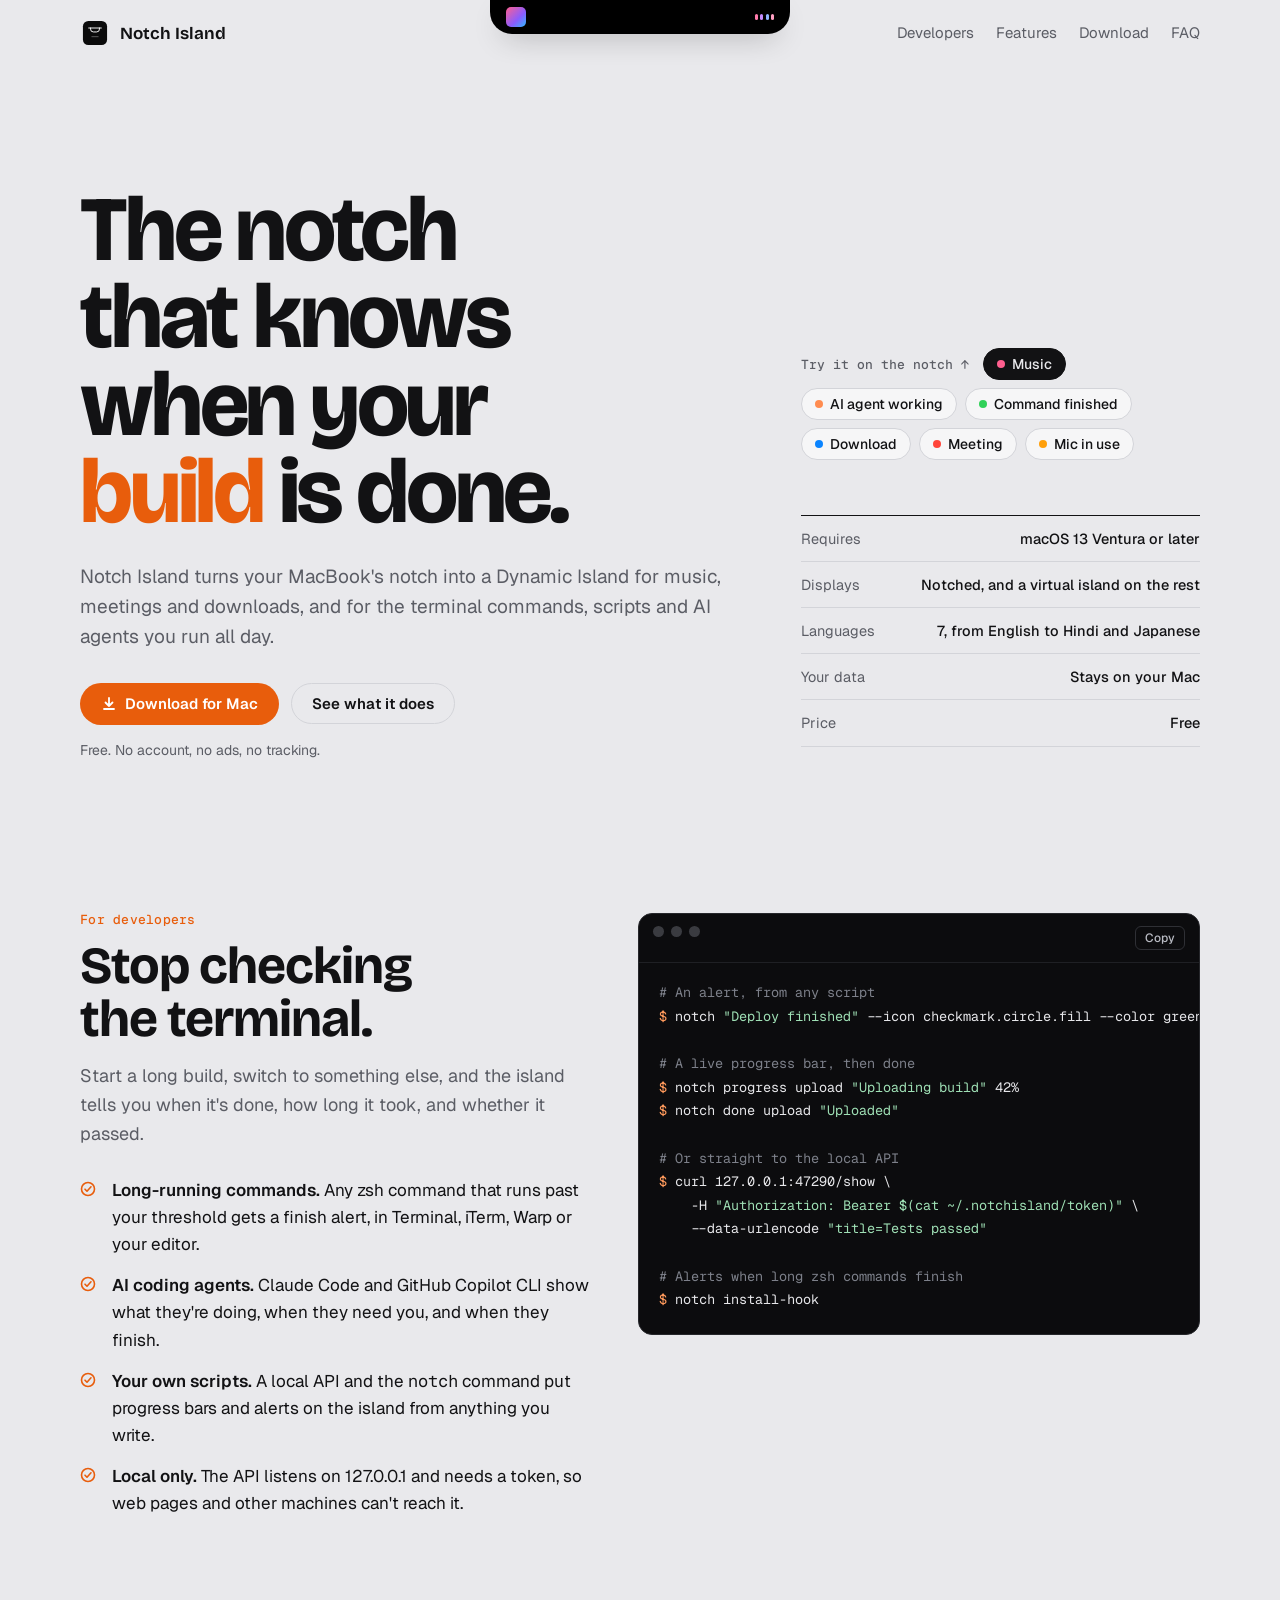
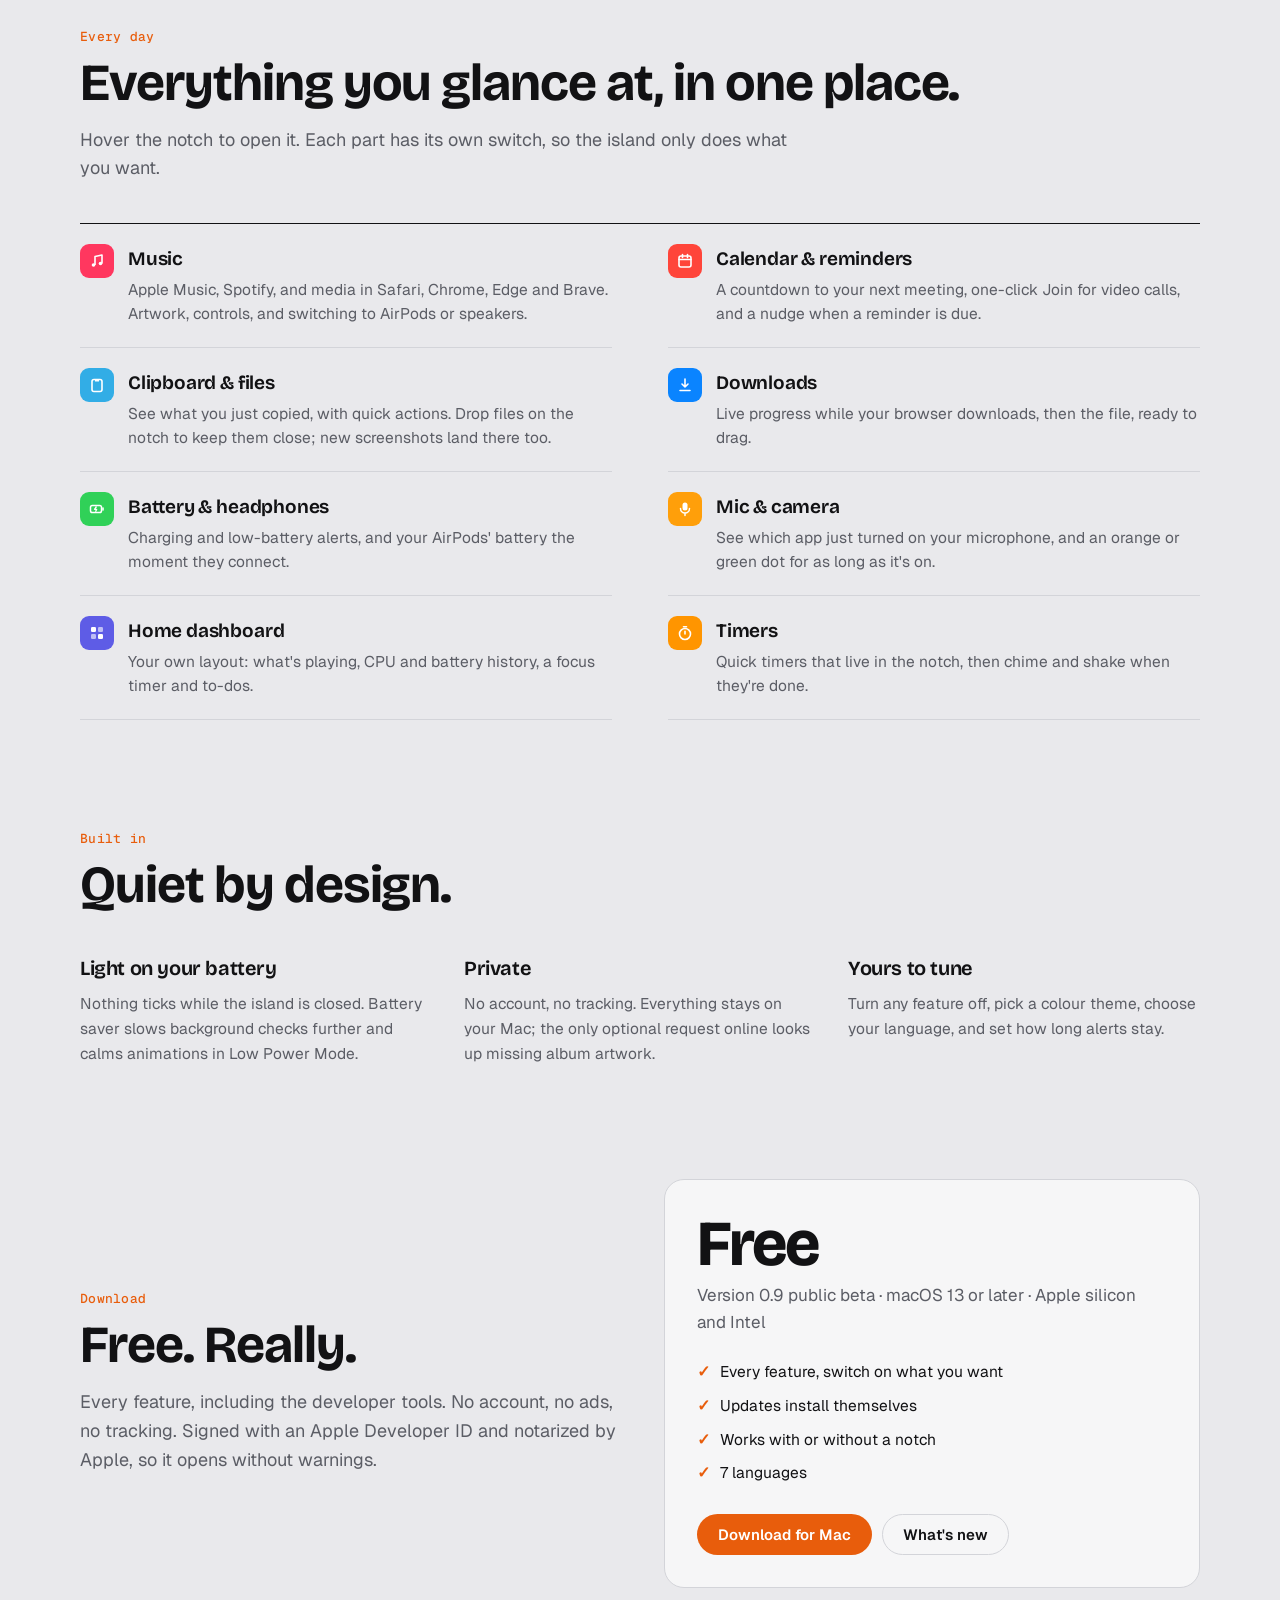
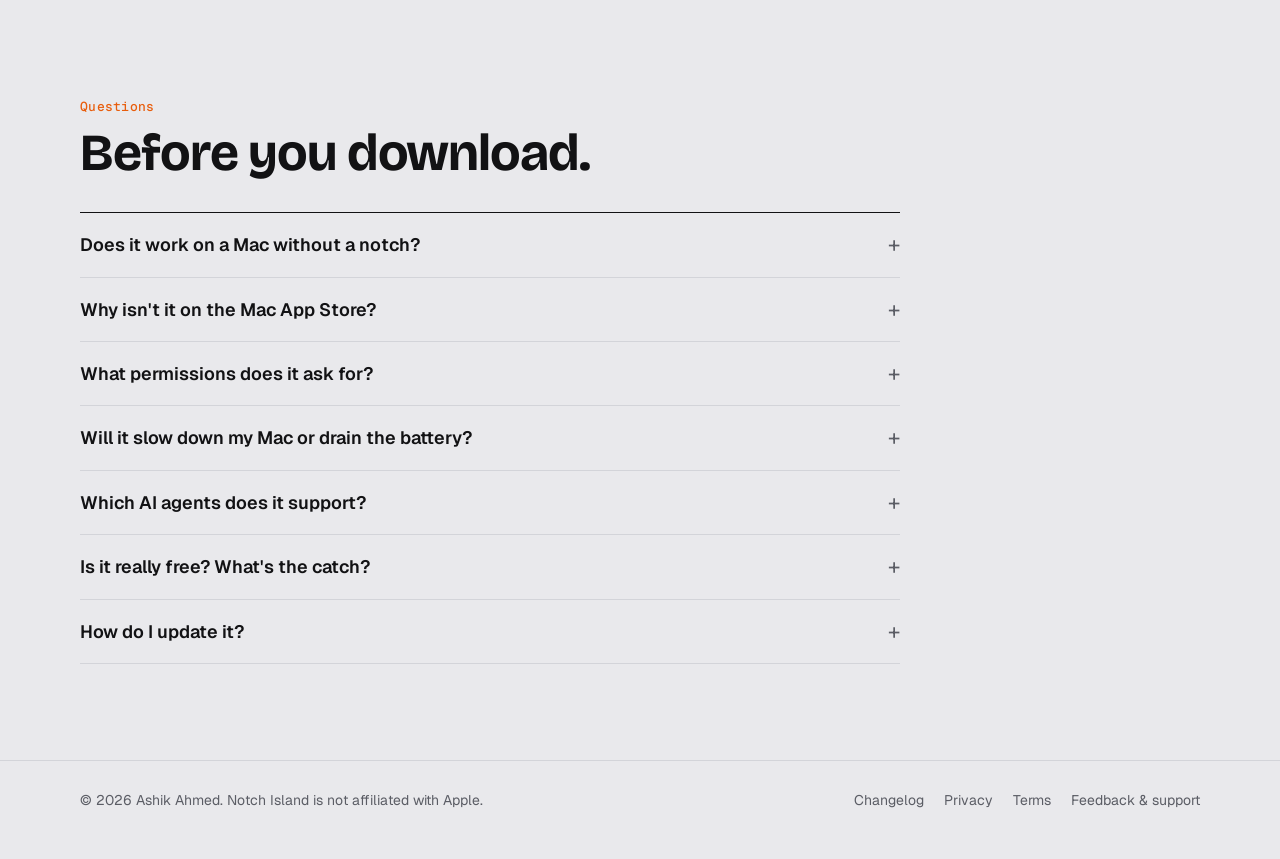
==== website/index.html @ dfc58415 "Notch Island 0.9.0: features, settings redesign, release tooling - Live activities and banners with " ====
<!DOCTYPE html>
<html lang="en">
<head>
<meta charset="utf-8">
<meta name="viewport" content="width=device-width, initial-scale=1">
<title>Notch Island</title>
<meta name="description" content="Notch Island turns the MacBook notch into a Dynamic Island for music, meetings, downloads, and the terminal, scripts and AI agents you run all day.">
<link rel="preconnect" href="https://fonts.googleapis.com">
<link rel="preconnect" href="https://fonts.gstatic.com" crossorigin>
<link href="https://fonts.googleapis.com/css2?family=Bricolage+Grotesque:opsz,wght@12..96,500..800&family=Geist:wght@400..600&family=Geist+Mono:wght@400..500&display=swap" rel="stylesheet">
<link rel="stylesheet" href="styles.css">
<style>
  /* ---------- The island (hangs from the top edge of the page) ---------- */
  .notch-stage { position: fixed; top: 0; left: 0; right: 0; height: 0; z-index: 50; pointer-events: none; }
  .island {
    --w: 200px; --h: 34px;
    position: absolute; top: 0; left: 50%;
    width: var(--w); height: var(--h);
    transform: translateX(-50%);
    background: var(--island);
    border-radius: 0 0 22px 22px;
    color: #fff;
    overflow: hidden;
    pointer-events: auto;
    /* The iPhone feel: a little overshoot, then settle. */
    transition: width .62s cubic-bezier(.32,1.42,.48,1), height .62s cubic-bezier(.32,1.42,.48,1), border-radius .5s ease;
    box-shadow: 0 10px 30px -12px rgba(0,0,0,.45);
  }
  .island::before, .island::after { /* the little flares where it meets the top edge */
    content: ""; position: absolute; top: 0; width: 10px; height: 10px;
  }
  .island.tall { border-radius: 0 0 30px 30px; }
  /* Silver rim at the bottom edge, as in the app ("finished" moments). */
  .island .rim {
    position: absolute; left: 14%; right: 14%; bottom: 0; height: 1px; opacity: 0;
    background: linear-gradient(90deg, transparent, rgba(255,255,255,.75), transparent);
    transition: opacity .4s ease;
  }
  .island.finished .rim { opacity: 1; }
  .island .content {
    position: absolute; inset: 0;
    transition: opacity .28s ease, filter .28s ease, transform .28s ease;
  }
  .island .content.out { opacity: 0; filter: blur(6px); transform: scale(.94); }
  .row { height: 34px; display: flex; align-items: center; justify-content: space-between; padding: 0 16px; gap: 10px; }
  .row .side { display: flex; align-items: center; gap: 7px; font: 600 12.5px/1 var(--font-body); white-space: nowrap; }
  .banner { display: flex; align-items: center; gap: 12px; padding: 40px 18px 0; }
  .banner .icon { width: 38px; height: 38px; border-radius: 10px; flex: none; display: grid; place-items: center; }
  .banner .text { flex: 1; min-width: 0; display: grid; gap: 2px; }
  .banner .cap { font: 500 11.5px/1.2 var(--font-body); color: rgba(255,255,255,.6); }
  .banner .title { font: 600 14.5px/1.2 var(--font-body); white-space: nowrap; overflow: hidden; text-overflow: ellipsis; }
  .banner .trail { flex: none; font: 600 12px/1 var(--font-mono); font-variant-numeric: tabular-nums; }

  .art { width: 20px; height: 20px; border-radius: 5px; background: linear-gradient(135deg, #ff5f8f, #8a5cff 60%, #2fb8ff); }
  .bars { display: flex; align-items: center; gap: 2.5px; height: 14px; }
  .bars i { width: 3px; border-radius: 2px; background: #ff7bab; height: 40%; animation: bar 1s ease-in-out infinite; }
  .bars i:nth-child(2) { animation-delay: -.35s; background: #c58bff; }
  .bars i:nth-child(3) { animation-delay: -.6s; background: #8fb4ff; }
  .bars i:nth-child(4) { animation-delay: -.15s; background: #ff9fc2; }
  @keyframes bar { 0%,100% { height: 30%; } 50% { height: 100%; } }
  .spin { width: 12px; height: 12px; border-radius: 50%; border: 2px solid rgba(255,140,80,.25); border-top-color: #ff8c50; animation: spin .9s linear infinite; }
  @keyframes spin { to { transform: rotate(360deg); } }
  .dot { width: 7px; height: 7px; border-radius: 50%; }
  .join { background: #30d158; color: #00230b; padding: 5px 10px; border-radius: 999px; font: 700 11px/1 var(--font-body); }
  .ring { width: 30px; height: 30px; }

  /* ---------- Hero ---------- */
  .hero { padding: 120px 0 40px; display: grid; grid-template-columns: minmax(0, 1.35fr) minmax(0, .8fr); gap: 48px; align-items: end; }
  .hero h1 { font-size: clamp(44px, 7.2vw, 92px); line-height: .95; font-weight: 750; letter-spacing: -0.035em; }
  .hero h1 em { font-style: normal; color: var(--accent); }
  .hero .lede { margin-top: 26px; font-size: 19px; color: var(--muted); max-width: 34em; }
  .hero .actions { margin-top: 30px; display: flex; flex-wrap: wrap; gap: 12px; align-items: center; }
  .hero .fine { font-size: 14px; color: var(--muted); }
  .spec { border-top: 1px solid var(--ink); font-size: 14.5px; }
  .spec div { display: flex; justify-content: space-between; gap: 16px; padding: 11px 0; border-bottom: 1px solid var(--line); }
  .spec dt { color: var(--muted); }
  .spec dd { margin: 0; text-align: right; font-weight: 500; }

  /* State picker under the hero: drives the island at the top of the page. */
  .side-col { display: grid; gap: 40px; }
  .states { margin-top: 0; display: flex; flex-wrap: wrap; gap: 8px; align-items: center; }
  .states .label { font: 500 13px/1 var(--font-mono); color: var(--muted); margin-right: 6px; }
  .chip {
    border: 1px solid var(--line); background: var(--surface); color: var(--ink);
    padding: 8px 13px; border-radius: 999px; font: 500 14px/1 var(--font-body); cursor: pointer;
    display: inline-flex; align-items: center; gap: 7px;
  }
  .chip .swatch { width: 8px; height: 8px; border-radius: 50%; }
  .chip[aria-pressed="true"] { background: var(--ink); color: var(--bg); border-color: var(--ink); }

  /* ---------- Sections ---------- */
  section.block { margin-top: 112px; }
  .eyebrow { font: 500 13px/1 var(--font-mono); color: var(--accent); letter-spacing: .02em; margin-bottom: 14px; }
  .block h2 { font-size: clamp(32px, 4.4vw, 52px); line-height: 1.02; font-weight: 700; }
  .block .intro { margin-top: 16px; color: var(--muted); max-width: 40em; font-size: 18px; }

  /* Developers: copy on the left, terminal on the right */
  .dev { display: grid; grid-template-columns: minmax(0, 1fr) minmax(0, 1.1fr); gap: 48px; align-items: start; }
  .dev ul { list-style: none; padding: 0; margin: 28px 0 0; display: grid; gap: 14px; }
  .dev li { display: grid; grid-template-columns: 22px 1fr; gap: 10px; }
  .dev li svg { margin-top: 4px; color: var(--accent); }
  .dev li b { font-weight: 600; }
  .terminal { background: #0c0c0e; color: #e7e7ea; border-radius: 14px; overflow: hidden; border: 1px solid #26272b; }
  .terminal .bar { display: flex; gap: 7px; padding: 12px 14px; border-bottom: 1px solid #1f2024; }
  .terminal .bar i { width: 11px; height: 11px; border-radius: 50%; background: #3a3b40; }
  .terminal pre { margin: 0; padding: 18px 20px 22px; font-size: 13.5px; line-height: 1.75; overflow-x: auto; }
  .terminal .c { color: #7d808a; }
  .terminal .p { color: #ff9a5c; }
  .terminal .s { color: #9fe0b5; }
  .terminal .copy { margin-left: auto; background: none; border: 1px solid #2f3035; color: #b9bbc3; border-radius: 6px; font: 500 12px/1 var(--font-body); padding: 5px 9px; cursor: pointer; }
  .terminal .copy:hover { color: #fff; }

  /* Everyday features: a two-column index, not cards */
  .features { margin-top: 40px; display: grid; grid-template-columns: repeat(2, minmax(0, 1fr)); column-gap: 56px; border-top: 1px solid var(--ink); }
  .feature { display: grid; grid-template-columns: 34px 1fr; gap: 14px; padding: 20px 0; border-bottom: 1px solid var(--line); }
  .feature .glyph { width: 34px; height: 34px; border-radius: 9px; display: grid; place-items: center; color: #fff; }
  .feature h3 { font-size: 19px; font-weight: 650; letter-spacing: -0.01em; }
  .feature p { color: var(--muted); font-size: 15.5px; margin-top: 3px; }

  /* Quiet facts row */
  .facts { margin-top: 40px; display: grid; grid-template-columns: repeat(3, minmax(0, 1fr)); gap: 32px; }
  .facts h3 { font-size: 20px; font-weight: 650; }
  .facts p { margin-top: 8px; color: var(--muted); font-size: 15.5px; }

  /* Pricing */
  .pricing { display: grid; grid-template-columns: minmax(0, 1fr) minmax(0, 1fr); gap: 48px; align-items: center; }
  .price-card { background: var(--surface); border: 1px solid var(--line); border-radius: 20px; padding: 32px; }
  .price-card .amount { font: 750 64px/1 var(--font-display); letter-spacing: -0.03em; font-variant-numeric: tabular-nums; }
  .price-card .per { color: var(--muted); margin-top: 6px; }
  .price-card ul { list-style: none; padding: 0; margin: 24px 0 28px; display: grid; gap: 9px; font-size: 15.5px; }
  .price-card li::before { content: "✓"; color: var(--accent); font-weight: 700; margin-right: 10px; }
  .price-card .actions { display: flex; flex-wrap: wrap; gap: 10px; }

  /* FAQ */
  .faq { margin-top: 32px; border-top: 1px solid var(--ink); max-width: 820px; }
  .faq details { border-bottom: 1px solid var(--line); padding: 4px 0; }
  .faq summary { cursor: pointer; list-style: none; padding: 16px 0; font: 600 18px/1.3 var(--font-body); display: flex; justify-content: space-between; gap: 16px; }
  .faq summary::-webkit-details-marker { display: none; }
  .faq summary::after { content: "+"; color: var(--muted); font-weight: 400; font-size: 22px; line-height: 1; }
  .faq details[open] summary::after { content: "–"; }
  .faq details p { color: var(--muted); padding: 0 0 18px; max-width: 46em; }

  @media (max-width: 880px) {
    .hero, .dev, .pricing { grid-template-columns: 1fr; }
    .hero { padding-top: 104px; gap: 36px; }
    .features { grid-template-columns: 1fr; }
    .facts { grid-template-columns: 1fr; gap: 24px; }
  }
  /* Below ~1180px the dropped-down island (420 × 96) would cover the logo and menu:
     start the header under it instead. */
  @media (max-width: 1180px) {
    .topbar { padding-top: 106px; }
    .hero { padding-top: 56px; }
  }
  @media (max-width: 600px) {
    .topbar { padding-top: 104px; }
    .hero { padding-top: 40px; }
  }
</style>
</head>
<body>

<div class="notch-stage" aria-hidden="true">
  <div class="island" id="island">
    <div class="content" id="island-content"></div>
    <div class="rim"></div>
  </div>
</div>

<header class="wrap topbar">
  <a class="brand" href="index.html">
    <svg viewBox="0 0 1024 1024" aria-hidden="true"><rect x="100" y="100" width="824" height="824" rx="185" fill="#0b0b0b"/><g transform="translate(100 100) scale(4.478) translate(-8 -8)" fill="none" stroke="#fff" stroke-linecap="round" stroke-linejoin="round"><path d="M52 62 H148 M66 62 V70 Q66 92 88 92 H112 Q134 92 134 70 V62" stroke-width="7"/><path d="M76 128 H124" stroke-width="7" stroke-opacity="0.35"/></g></svg>
    Notch Island
  </a>
  <nav aria-label="Sections">
    <a href="#developers">Developers</a>
    <a href="#features">Features</a>
    <a href="#download">Download</a>
    <a href="#faq">FAQ</a>
  </nav>
</header>

<main class="wrap">
  <section class="hero">
    <div>
      <h1>The notch that knows when your <em>build</em> is done.</h1>
      <p class="lede">Notch Island turns your MacBook's notch into a Dynamic Island for music, meetings and downloads, and for the terminal commands, scripts and AI agents you run all day.</p>
      <div class="actions">
        <a class="button primary" href="https://github.com/ashikahmed001/notchisland/releases/latest/download/NotchIsland.dmg">
          <svg width="16" height="16" viewBox="0 0 16 16" aria-hidden="true"><path d="M8 2v8m0 0L4.5 6.5M8 10l3.5-3.5M3 13h10" fill="none" stroke="currentColor" stroke-width="1.8" stroke-linecap="round" stroke-linejoin="round"/></svg>
          Download for Mac
        </a>
        <a class="button ghost" href="#features">See what it does</a>
      </div>
      <p class="fine" style="margin-top:14px">Free. No account, no ads, no tracking.</p>
    </div>
    <div class="side-col">
      <div class="states" role="group" aria-label="Show a live activity in the island at the top of the page">
    <span class="label">Try it on the notch ↑</span>
    <button class="chip" type="button" data-state="music"><span class="swatch" style="background:#ff5f8f"></span>Music</button>
    <button class="chip" type="button" data-state="agent"><span class="swatch" style="background:#ff8c50"></span>AI agent working</button>
    <button class="chip" type="button" data-state="done"><span class="swatch" style="background:#30d158"></span>Command finished</button>
    <button class="chip" type="button" data-state="download"><span class="swatch" style="background:#0a84ff"></span>Download</button>
    <button class="chip" type="button" data-state="meeting"><span class="swatch" style="background:#ff453a"></span>Meeting</button>
    <button class="chip" type="button" data-state="mic"><span class="swatch" style="background:#ff9f0a"></span>Mic in use</button>
  </div>
    <dl class="spec">
      <div><dt>Requires</dt><dd>macOS 13 Ventura or later</dd></div>
      <div><dt>Displays</dt><dd>Notched, and a virtual island on the rest</dd></div>
      <div><dt>Languages</dt><dd>7, from English to Hindi and Japanese</dd></div>
      <div><dt>Your data</dt><dd>Stays on your Mac</dd></div>
      <div><dt>Price</dt><dd>Free</dd></div>
    </dl>
    </div>
  </section>



  <section class="block" id="developers">
    <div class="dev">
      <div>
        <p class="eyebrow">For developers</p>
        <h2>Stop checking the terminal.</h2>
        <p class="intro">Start a long build, switch to something else, and the island tells you when it's done, how long it took, and whether it passed.</p>
        <ul>
          <li><svg width="16" height="16" viewBox="0 0 16 16" aria-hidden="true"><circle cx="8" cy="8" r="6.5" fill="none" stroke="currentColor" stroke-width="1.6"/><path d="M5 8.2l2 2 4-4.4" fill="none" stroke="currentColor" stroke-width="1.6" stroke-linecap="round" stroke-linejoin="round"/></svg><span><b>Long-running commands.</b> Any zsh command that runs past your threshold gets a finish alert, in Terminal, iTerm, Warp or your editor.</span></li>
          <li><svg width="16" height="16" viewBox="0 0 16 16" aria-hidden="true"><circle cx="8" cy="8" r="6.5" fill="none" stroke="currentColor" stroke-width="1.6"/><path d="M5 8.2l2 2 4-4.4" fill="none" stroke="currentColor" stroke-width="1.6" stroke-linecap="round" stroke-linejoin="round"/></svg><span><b>AI coding agents.</b> Claude Code and GitHub Copilot CLI show what they're doing, when they need you, and when they finish.</span></li>
          <li><svg width="16" height="16" viewBox="0 0 16 16" aria-hidden="true"><circle cx="8" cy="8" r="6.5" fill="none" stroke="currentColor" stroke-width="1.6"/><path d="M5 8.2l2 2 4-4.4" fill="none" stroke="currentColor" stroke-width="1.6" stroke-linecap="round" stroke-linejoin="round"/></svg><span><b>Your own scripts.</b> A local API and the <code>notch</code> command put progress bars and alerts on the island from anything you write.</span></li>
          <li><svg width="16" height="16" viewBox="0 0 16 16" aria-hidden="true"><circle cx="8" cy="8" r="6.5" fill="none" stroke="currentColor" stroke-width="1.6"/><path d="M5 8.2l2 2 4-4.4" fill="none" stroke="currentColor" stroke-width="1.6" stroke-linecap="round" stroke-linejoin="round"/></svg><span><b>Local only.</b> The API listens on 127.0.0.1 and needs a token, so web pages and other machines can't reach it.</span></li>
        </ul>
      </div>
      <div class="terminal">
        <div class="bar"><i></i><i></i><i></i><button class="copy" type="button" id="copy">Copy</button></div>
<pre id="snippet"><span class="c"># An alert, from any script</span>
<span class="p">$</span> notch <span class="s">"Deploy finished"</span> --icon checkmark.circle.fill --color green

<span class="c"># A live progress bar, then done</span>
<span class="p">$</span> notch progress upload <span class="s">"Uploading build"</span> 42%
<span class="p">$</span> notch done upload <span class="s">"Uploaded"</span>

<span class="c"># Or straight to the local API</span>
<span class="p">$</span> curl 127.0.0.1:47290/show \
    -H <span class="s">"Authorization: Bearer $(cat ~/.notchisland/token)"</span> \
    --data-urlencode <span class="s">"title=Tests passed"</span>

<span class="c"># Alerts when long zsh commands finish</span>
<span class="p">$</span> notch install-hook</pre>
      </div>
    </div>
  </section>

  <section class="block" id="features">
    <p class="eyebrow">Every day</p>
    <h2>Everything you glance at, in one place.</h2>
    <p class="intro">Hover the notch to open it. Each part has its own switch, so the island only does what you want.</p>
    <div class="features">
      <div class="feature"><span class="glyph" style="background:#ff375f"><svg width="16" height="16" viewBox="0 0 16 16" aria-hidden="true"><path d="M6 12V3.5l7-1.5V10.5" fill="none" stroke="#fff" stroke-width="1.6" stroke-linejoin="round"/><circle cx="4.5" cy="12" r="1.8" fill="#fff"/><circle cx="11.5" cy="10.5" r="1.8" fill="#fff"/></svg></span><div><h3>Music</h3><p>Apple Music, Spotify, and media in Safari, Chrome, Edge and Brave. Artwork, controls, and switching to AirPods or speakers.</p></div></div>
      <div class="feature"><span class="glyph" style="background:#ff453a"><svg width="16" height="16" viewBox="0 0 16 16" aria-hidden="true"><rect x="2" y="3" width="12" height="11" rx="2" fill="none" stroke="#fff" stroke-width="1.6"/><path d="M2 6.5h12M5.5 1.5v3M10.5 1.5v3" stroke="#fff" stroke-width="1.6" stroke-linecap="round"/></svg></span><div><h3>Calendar &amp; reminders</h3><p>A countdown to your next meeting, one-click Join for video calls, and a nudge when a reminder is due.</p></div></div>
      <div class="feature"><span class="glyph" style="background:#32ade6"><svg width="16" height="16" viewBox="0 0 16 16" aria-hidden="true"><rect x="3" y="2.5" width="10" height="12" rx="2" fill="none" stroke="#fff" stroke-width="1.6"/><path d="M6 2.5h4v2H6z" fill="#fff"/></svg></span><div><h3>Clipboard &amp; files</h3><p>See what you just copied, with quick actions. Drop files on the notch to keep them close; new screenshots land there too.</p></div></div>
      <div class="feature"><span class="glyph" style="background:#0a84ff"><svg width="16" height="16" viewBox="0 0 16 16" aria-hidden="true"><path d="M8 2v8m0 0L5 7m3 3l3-3M3 13.5h10" fill="none" stroke="#fff" stroke-width="1.6" stroke-linecap="round" stroke-linejoin="round"/></svg></span><div><h3>Downloads</h3><p>Live progress while your browser downloads, then the file, ready to drag.</p></div></div>
      <div class="feature"><span class="glyph" style="background:#30d158"><svg width="16" height="16" viewBox="0 0 16 16" aria-hidden="true"><rect x="1.5" y="4.5" width="11" height="7" rx="1.8" fill="none" stroke="#fff" stroke-width="1.5"/><path d="M14 7v2" stroke="#fff" stroke-width="1.6" stroke-linecap="round"/><path d="M7.5 5.5L5.5 8.3h2.2l-1.2 2.4" fill="none" stroke="#fff" stroke-width="1.3" stroke-linejoin="round"/></svg></span><div><h3>Battery &amp; headphones</h3><p>Charging and low-battery alerts, and your AirPods' battery the moment they connect.</p></div></div>
      <div class="feature"><span class="glyph" style="background:#ff9f0a"><svg width="16" height="16" viewBox="0 0 16 16" aria-hidden="true"><rect x="5.5" y="1.5" width="5" height="8" rx="2.5" fill="#fff"/><path d="M3.5 7.5a4.5 4.5 0 009 0M8 12v2.5" fill="none" stroke="#fff" stroke-width="1.5" stroke-linecap="round"/></svg></span><div><h3>Mic &amp; camera</h3><p>See which app just turned on your microphone, and an orange or green dot for as long as it's on.</p></div></div>
      <div class="feature"><span class="glyph" style="background:#5e5ce6"><svg width="16" height="16" viewBox="0 0 16 16" aria-hidden="true"><rect x="2" y="2" width="5" height="5" rx="1.3" fill="#fff"/><rect x="9" y="2" width="5" height="5" rx="1.3" fill="#fff" fill-opacity=".6"/><rect x="2" y="9" width="5" height="5" rx="1.3" fill="#fff" fill-opacity=".6"/><rect x="9" y="9" width="5" height="5" rx="1.3" fill="#fff"/></svg></span><div><h3>Home dashboard</h3><p>Your own layout: what's playing, CPU and battery history, a focus timer and to-dos.</p></div></div>
      <div class="feature"><span class="glyph" style="background:#ff9500"><svg width="16" height="16" viewBox="0 0 16 16" aria-hidden="true"><circle cx="8" cy="9" r="5.5" fill="none" stroke="#fff" stroke-width="1.6"/><path d="M8 9V6.2M6.5 1.8h3" stroke="#fff" stroke-width="1.6" stroke-linecap="round"/></svg></span><div><h3>Timers</h3><p>Quick timers that live in the notch, then chime and shake when they're done.</p></div></div>
    </div>
  </section>

  <section class="block">
    <p class="eyebrow">Built in</p>
    <h2>Quiet by design.</h2>
    <div class="facts">
      <div><h3>Light on your battery</h3><p>Nothing ticks while the island is closed. Battery saver slows background checks further and calms animations in Low Power Mode.</p></div>
      <div><h3>Private</h3><p>No account, no tracking. Everything stays on your Mac; the only optional request online looks up missing album artwork.</p></div>
      <div><h3>Yours to tune</h3><p>Turn any feature off, pick a colour theme, choose your language, and set how long alerts stay.</p></div>
    </div>
  </section>

  <section class="block" id="download">
    <div class="pricing">
      <div>
        <p class="eyebrow">Download</p>
        <h2>Free. Really.</h2>
        <p class="intro">Every feature, including the developer tools. No account, no ads, no tracking. Signed with an Apple Developer ID and notarized by Apple, so it opens without warnings.</p>
      </div>
      <div class="price-card">
        <div class="amount">Free</div>
        <p class="per">Version 0.9 public beta · macOS 13 or later · Apple silicon and Intel</p>
        <ul>
          <li>Every feature, switch on what you want</li>
          <li>Updates install themselves</li>
          <li>Works with or without a notch</li>
          <li>7 languages</li>
        </ul>
        <div class="actions">
          <a class="button primary" href="https://github.com/ashikahmed001/notchisland/releases/latest/download/NotchIsland.dmg">Download for Mac</a>
          <a class="button ghost" href="changelog.html">What's new</a>
        </div>
      </div>
    </div>
  </section>

  <section class="block" id="faq">
    <p class="eyebrow">Questions</p>
    <h2>Before you download.</h2>
    <div class="faq">
      <details><summary>Does it work on a Mac without a notch?</summary><p>Yes. On external displays and older MacBooks, Notch Island draws its own island at the top centre of the screen, and everything works the same.</p></details>
      <details><summary>Why isn't it on the Mac App Store?</summary><p>Apps in the Mac App Store must run in a sandbox, which rules out features like reading media from your browser, terminal alerts and AI agent activity. Notch Island is signed with an Apple Developer ID and notarized by Apple, so macOS opens it without warnings.</p></details>
      <details><summary>What permissions does it ask for?</summary><p>Only what the features you turn on need, and only when you first use them: Calendar and Reminders for meetings, Automation to control Music, Spotify and your browser, and Accessibility for a few optional extras. Each one is explained before macOS asks.</p></details>
      <details><summary>Will it slow down my Mac or drain the battery?</summary><p>It's a small native app. While the island is closed it doesn't redraw, and background checks are spaced out. Battery saver reduces them further.</p></details>
      <details><summary>Which AI agents does it support?</summary><p>Claude Code and GitHub Copilot CLI work out of the box once you turn on the Island API in Settings. Anything else can report through the <code>notch</code> command or the local API.</p></details>
      <details><summary>Is it really free? What's the catch?</summary><p>No catch. There's no account, no ads and nothing is collected about you. It's a side project made because the notch deserved better.</p></details>
      <details><summary>How do I update it?</summary><p>Notch Island checks for a new version once a day and asks before installing it. You can also choose Check for Updates from its menu bar icon, or turn on automatic installs in Settings ▸ General.</p></details>
    </div>
  </section>
</main>

<footer class="footer">
  <div class="wrap">
    <span>© 2026 Ashik Ahmed. Notch Island is not affiliated with Apple.</span>
    <nav aria-label="Legal">
      <a href="changelog.html">Changelog</a>
      <a href="privacy.html">Privacy</a>
      <a href="terms.html">Terms</a>
      <a href="https://github.com/ashikahmed001/notchisland/issues">Feedback &amp; support</a>
    </nav>
  </div>
</footer>

<script>
(function () {
  "use strict";

  var island = document.getElementById("island");
  var content = document.getElementById("island-content");
  var chips = Array.prototype.slice.call(document.querySelectorAll(".chip"));
  var reduce = window.matchMedia("(prefers-reduced-motion: reduce)").matches;

  function ringSVG(fraction, color) {
    var r = 12, c = 2 * Math.PI * r;
    return '<svg class="ring" viewBox="0 0 30 30"><circle cx="15" cy="15" r="' + r + '" fill="none" stroke="' + color + '" stroke-opacity=".25" stroke-width="3"/>' +
      '<circle cx="15" cy="15" r="' + r + '" fill="none" stroke="' + color + '" stroke-width="3" stroke-linecap="round" stroke-dasharray="' + c + '" stroke-dashoffset="' + (c * (1 - fraction)) + '" transform="rotate(-90 15 15)"/></svg>';
  }

  var states = {
    music: { w: 300, h: 34, html: '<div class="row"><span class="side"><span class="art"></span></span><span class="bars"><i></i><i></i><i></i><i></i></span></div>' },
    agent: { w: 330, h: 34, html: '<div class="row"><span class="side"><svg width="16" height="16" viewBox="0 0 16 16"><path d="M8 1.5l1.6 4.9 4.9 1.6-4.9 1.6L8 14.5l-1.6-4.9L1.5 8l4.9-1.6z" fill="#ff8c50"/></svg>Agent</span><span class="side"><span class="spin"></span><span id="elapsed" style="font-family:var(--font-mono);color:rgba(255,255,255,.75)">1m 05s</span></span></div>' },
    done: { w: 420, h: 96, tall: true, finished: true, html: '<div class="banner"><span class="icon" style="background:#1c2a20"><svg width="20" height="20" viewBox="0 0 20 20"><circle cx="10" cy="10" r="8" fill="#30d158"/><path d="M6.2 10.3l2.5 2.5 5-5.4" fill="none" stroke="#002a0c" stroke-width="2" stroke-linecap="round" stroke-linejoin="round"/></svg></span><span class="text"><span class="cap">Command finished · 2m 14s</span><span class="title">npm test  ·  148 passed</span></span><span class="trail" style="color:#30d158">Done</span></div>' },
    download: { w: 420, h: 96, tall: true, html: '<div class="banner"><span class="icon" style="background:#0d2240"><svg width="20" height="20" viewBox="0 0 20 20"><path d="M10 3v10m0 0l-4-4m4 4l4-4M4 17h12" fill="none" stroke="#5aa9ff" stroke-width="2" stroke-linecap="round" stroke-linejoin="round"/></svg></span><span class="text"><span class="cap">Downloading from Safari</span><span class="title">Design-Review.key</span></span>' + ringSVG(0.42, "#0a84ff") + '</div>' },
    meeting: { w: 330, h: 34, html: '<div class="row"><span class="side"><svg width="15" height="15" viewBox="0 0 16 16"><rect x="2" y="3" width="12" height="11" rx="2" fill="none" stroke="#ff453a" stroke-width="1.7"/><path d="M2 6.5h12" stroke="#ff453a" stroke-width="1.7"/></svg>Standup · in 2 min</span><span class="join">Join</span></div>' },
    mic: { w: 300, h: 34, html: '<div class="row"><span class="side"><span style="width:18px;height:18px;border-radius:5px;background:linear-gradient(#3f8cff,#1d5fe0);display:grid;place-items:center"><svg width="10" height="10" viewBox="0 0 10 10"><rect x="1" y="2.5" width="5.5" height="5" rx="1" fill="#fff"/><path d="M6.5 4.3L9 3v4L6.5 5.7z" fill="#fff"/></svg></span></span><span class="side"><span class="dot" style="background:#ff9f0a"></span><span class="dot" style="background:#30d158"></span></span></div>' }
  };
  var order = ["music", "agent", "done", "download", "meeting", "mic"];
  var current = null, index = 0, timer = null, resumeAt = 0, swapTimer = null, tick = null;

  function apply(name) {
    var s = states[name];
    if (!s || name === current) return;
    current = name;
    var narrow = window.innerWidth < 480;
    var w = narrow ? Math.min(s.w, window.innerWidth - 24) : s.w;
    island.style.setProperty("--w", w + "px");
    island.style.setProperty("--h", s.h + "px");
    island.classList.toggle("tall", !!s.tall);
    island.classList.toggle("finished", !!s.finished);
    chips.forEach(function (chip) { chip.setAttribute("aria-pressed", chip.dataset.state === name ? "true" : "false"); });
    // Blur the old content out, swap, blur the new one in.
    content.classList.add("out");
    clearTimeout(swapTimer);
    swapTimer = setTimeout(function () {
      content.innerHTML = s.html;
      content.classList.remove("out");
      startElapsed(name === "agent");
    }, reduce ? 0 : 200);
  }

  function startElapsed(on) {
    clearInterval(tick);
    if (!on) return;
    var seconds = 65;
    tick = setInterval(function () {
      seconds += 1;
      var el = document.getElementById("elapsed");
      if (el) el.textContent = Math.floor(seconds / 60) + "m " + String(seconds % 60).padStart(2, "0") + "s";
    }, 1000);
  }

  function next() {
    if (Date.now() < resumeAt) return;
    index = (index + 1) % order.length;
    apply(order[index]);
  }

  apply("music");
  if (!reduce) timer = setInterval(next, 3600);

  chips.forEach(function (chip) {
    chip.addEventListener("click", function () {
      index = order.indexOf(chip.dataset.state);
      resumeAt = Date.now() + 9000;   // hold the chosen state for a while
      apply(chip.dataset.state);
    });
  });

  // Copy the terminal snippet (commands only).
  var copy = document.getElementById("copy");
  copy.addEventListener("click", function () {
    var text = document.getElementById("snippet").innerText
      .split("\n").filter(function (line) { return line.trim().charAt(0) !== "#"; })
      .map(function (line) { return line.replace(/^\$ /, ""); }).join("\n").trim();
    if (!navigator.clipboard) { copy.textContent = "Select and copy"; return; }
    navigator.clipboard.writeText(text).then(function () {
      copy.textContent = "Copied";
      setTimeout(function () { copy.textContent = "Copy"; }, 1600);
    }, function () { copy.textContent = "Select and copy"; });
  });


})();
</script>
</body>
</html>
---- website/styles.css ----
/* Notch Island site — aluminium & graphite, one orange accent (the mic dot). */
:root {
  --bg: #e9e9ec;
  --surface: #f6f6f7;
  --ink: #121214;
  --muted: #5b5d65;
  --line: #d3d4d9;
  --accent: #e85d0c;
  --accent-ink: #ffffff;
  --island: #000000;
  --font-display: "Bricolage Grotesque", "Avenir Next", "Helvetica Neue", sans-serif;
  --font-body: "Geist", -apple-system, "Helvetica Neue", Arial, sans-serif;
  --font-mono: "Geist Mono", ui-monospace, "SF Mono", Menlo, monospace;
  color-scheme: light;
  /* Layout: one 1120px column, the island hangs from the top edge of the page. */
}
@media (prefers-color-scheme: dark) {
  :root:not([data-theme="light"]) {
    --bg: #111214;
    --surface: #1a1b1e;
    --ink: #f1f1f3;
    --muted: #9b9da5;
    --line: #2a2c30;
    --accent: #ff7d33;
    --accent-ink: #160a02;
    color-scheme: dark;
  }
}
:root[data-theme="dark"] {
  --bg: #111214;
  --surface: #1a1b1e;
  --ink: #f1f1f3;
  --muted: #9b9da5;
  --line: #2a2c30;
  --accent: #ff7d33;
  --accent-ink: #160a02;
  color-scheme: dark;
}

* { box-sizing: border-box; }
html { -webkit-text-size-adjust: 100%; }
body {
  margin: 0;
  background: var(--bg);
  color: var(--ink);
  font: 400 17px/1.6 var(--font-body);
  -webkit-font-smoothing: antialiased;
}
img, svg { max-width: 100%; }
a { color: inherit; }
a:focus-visible, button:focus-visible, summary:focus-visible {
  outline: 2px solid var(--accent);
  outline-offset: 3px;
  border-radius: 6px;
}
h1, h2, h3 { font-family: var(--font-display); text-wrap: balance; margin: 0; letter-spacing: -0.02em; }
p { margin: 0; }
code, pre, kbd { font-family: var(--font-mono); }

.wrap { width: min(1120px, 100% - 40px); margin-inline: auto; }

/* Top bar */
.topbar { display: flex; align-items: center; justify-content: space-between; gap: 16px; padding: 18px 0; }
.brand { display: flex; align-items: center; gap: 10px; text-decoration: none; font: 650 17px/1 var(--font-display); }
.brand svg { width: 30px; height: 30px; }
.topbar nav { display: flex; gap: 22px; font-size: 15px; }
.topbar nav a { text-decoration: none; color: var(--muted); }
.topbar nav a:hover { color: var(--ink); }

.button {
  display: inline-flex; align-items: center; gap: 8px;
  padding: 12px 20px; border-radius: 999px; border: 1px solid transparent;
  font: 600 15px/1 var(--font-body); text-decoration: none; cursor: pointer;
  transition: transform .15s ease, background .15s ease;
}
.button:active { transform: scale(.97); }
.button.primary { background: var(--accent); color: var(--accent-ink); }
.button.primary:hover { filter: brightness(1.05); }
.button.ghost { border-color: var(--line); color: var(--ink); background: transparent; }
.button.ghost:hover { background: var(--surface); }

.footer { border-top: 1px solid var(--line); margin-top: 96px; padding: 28px 0 48px; color: var(--muted); font-size: 14px; }
.footer .wrap { display: flex; flex-wrap: wrap; gap: 12px 24px; justify-content: space-between; }
.footer nav { display: flex; flex-wrap: wrap; gap: 8px 20px; }
.footer a { text-decoration: none; }
.footer a:hover { color: var(--ink); }

/* Legal / text pages */
.doc { width: min(720px, 100% - 40px); margin: 40px auto 0; }
.doc h1 { font-size: clamp(34px, 5vw, 48px); line-height: 1.05; margin-bottom: 8px; }
.doc .updated { color: var(--muted); font-size: 14px; margin-bottom: 36px; }
.doc h2 { font-size: 22px; margin: 36px 0 10px; }
.doc p, .doc li { color: var(--ink); }
.doc p + p { margin-top: 12px; }
.doc ul { padding-left: 20px; margin: 10px 0; display: grid; gap: 6px; }
.doc .note { border-left: 3px solid var(--accent); padding: 10px 14px; background: var(--surface); border-radius: 0 8px 8px 0; color: var(--muted); font-size: 15px; margin-bottom: 28px; }
.release { border-top: 1px solid var(--line); padding: 26px 0; display: grid; grid-template-columns: 140px 1fr; gap: 18px; }
.release h2 { margin: 0; font-size: 20px; }
.release time { color: var(--muted); font-size: 14px; font-variant-numeric: tabular-nums; }
@media (max-width: 560px) { .release { grid-template-columns: 1fr; gap: 6px; } .topbar nav { display: none; } }

@media (prefers-reduced-motion: reduce) {
  *, *::before, *::after { animation: none !important; transition: none !important; }
}
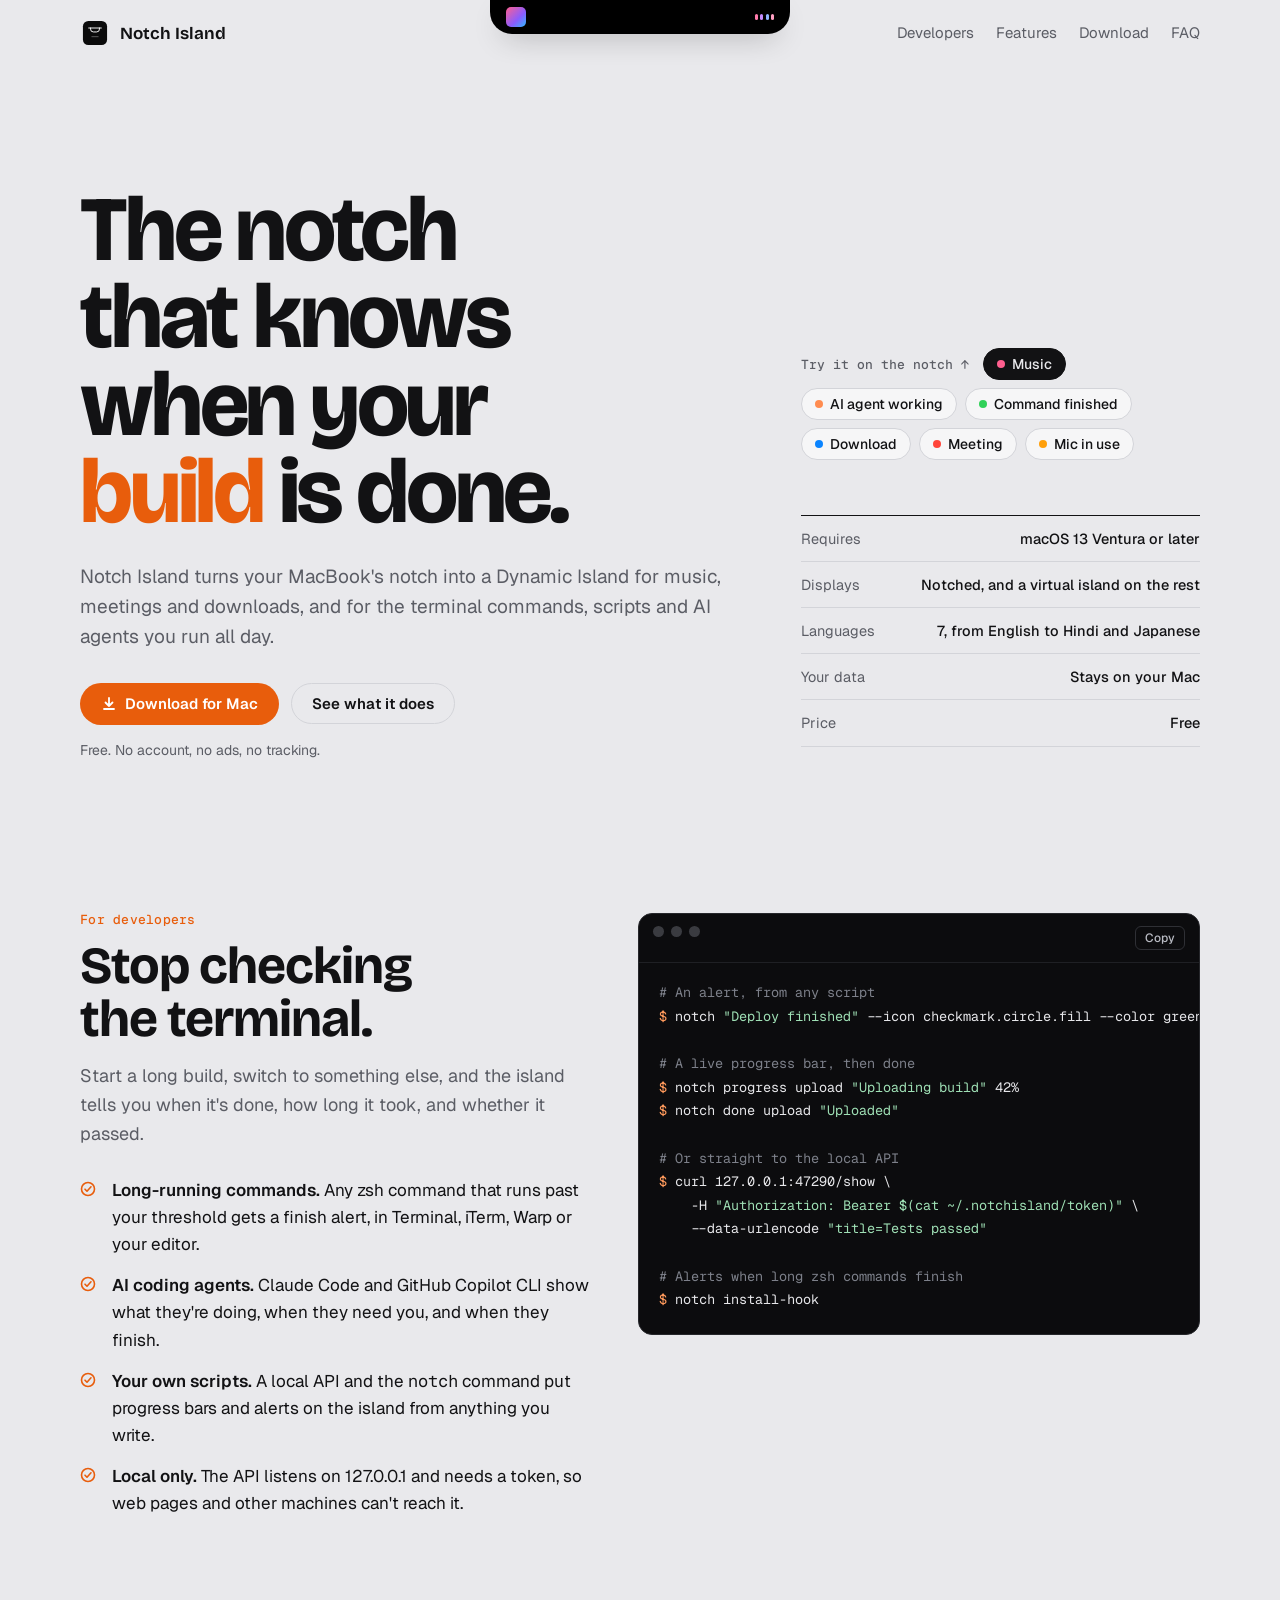
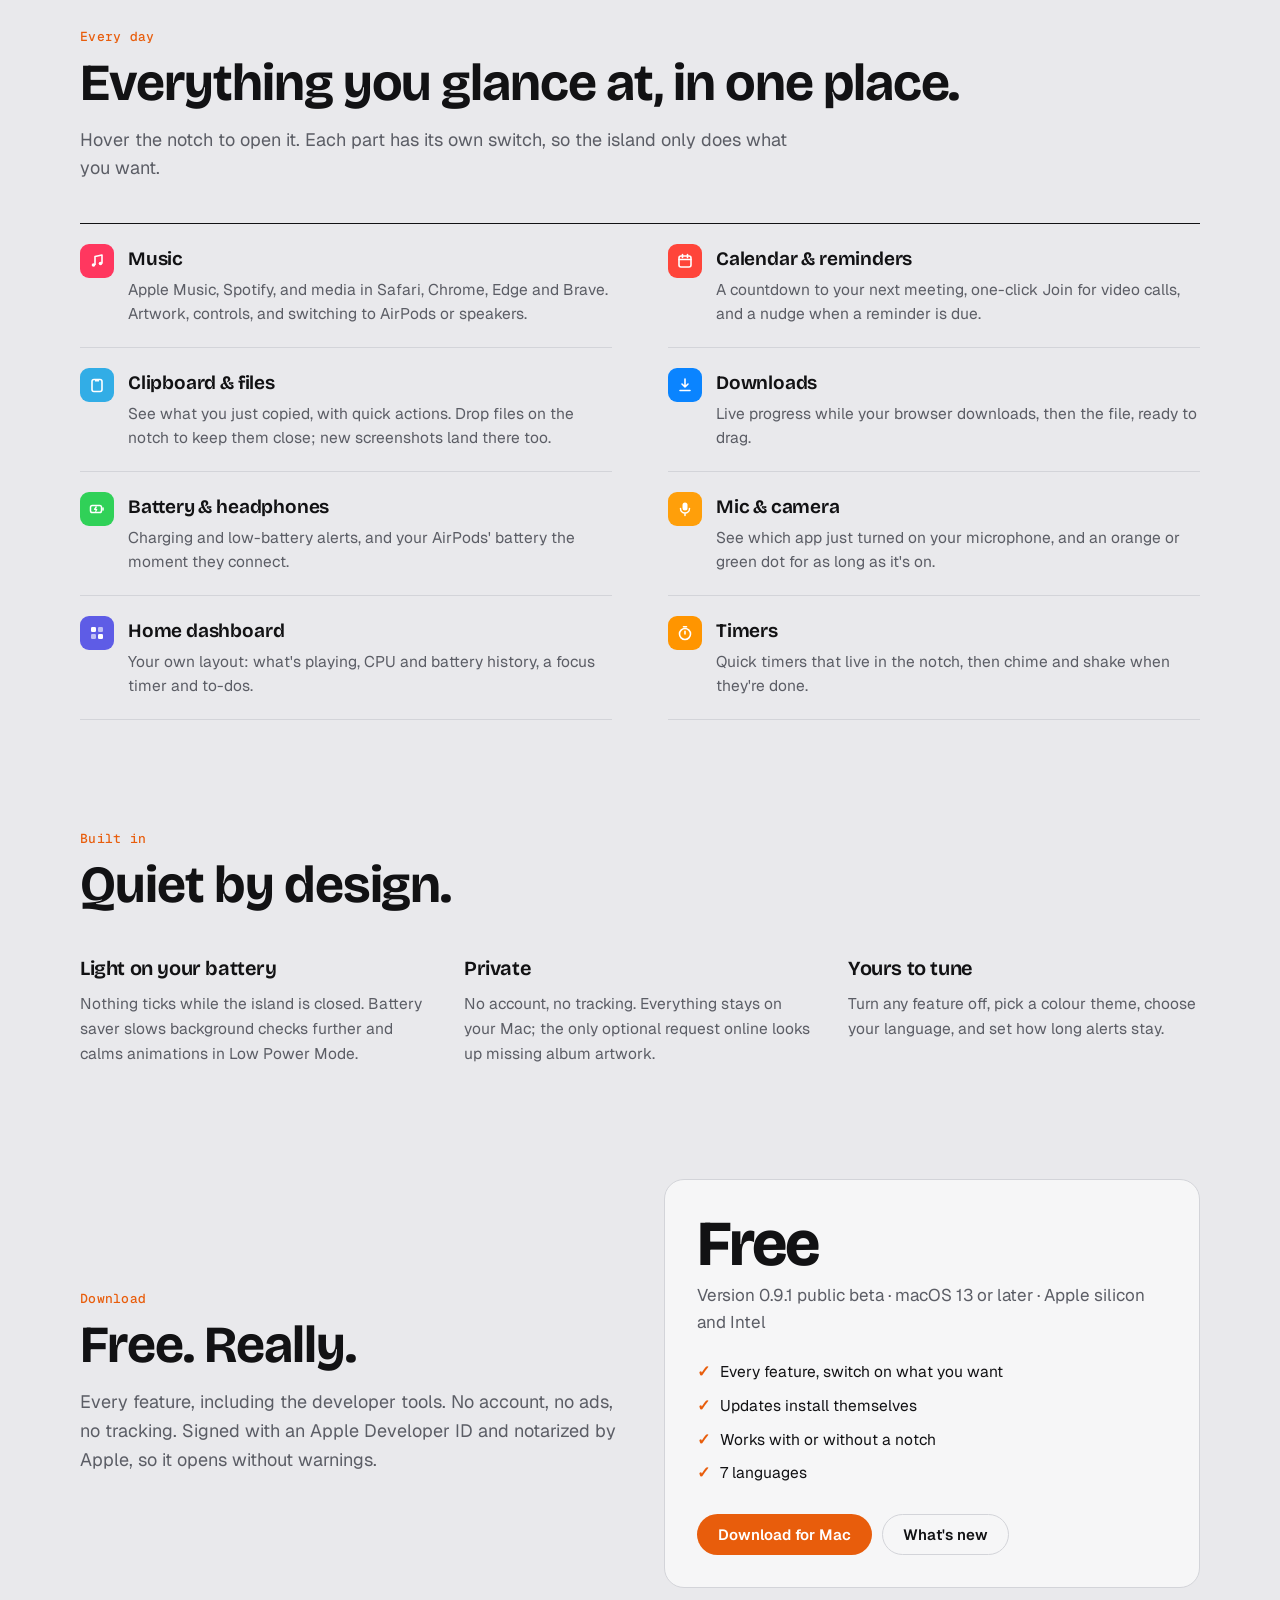
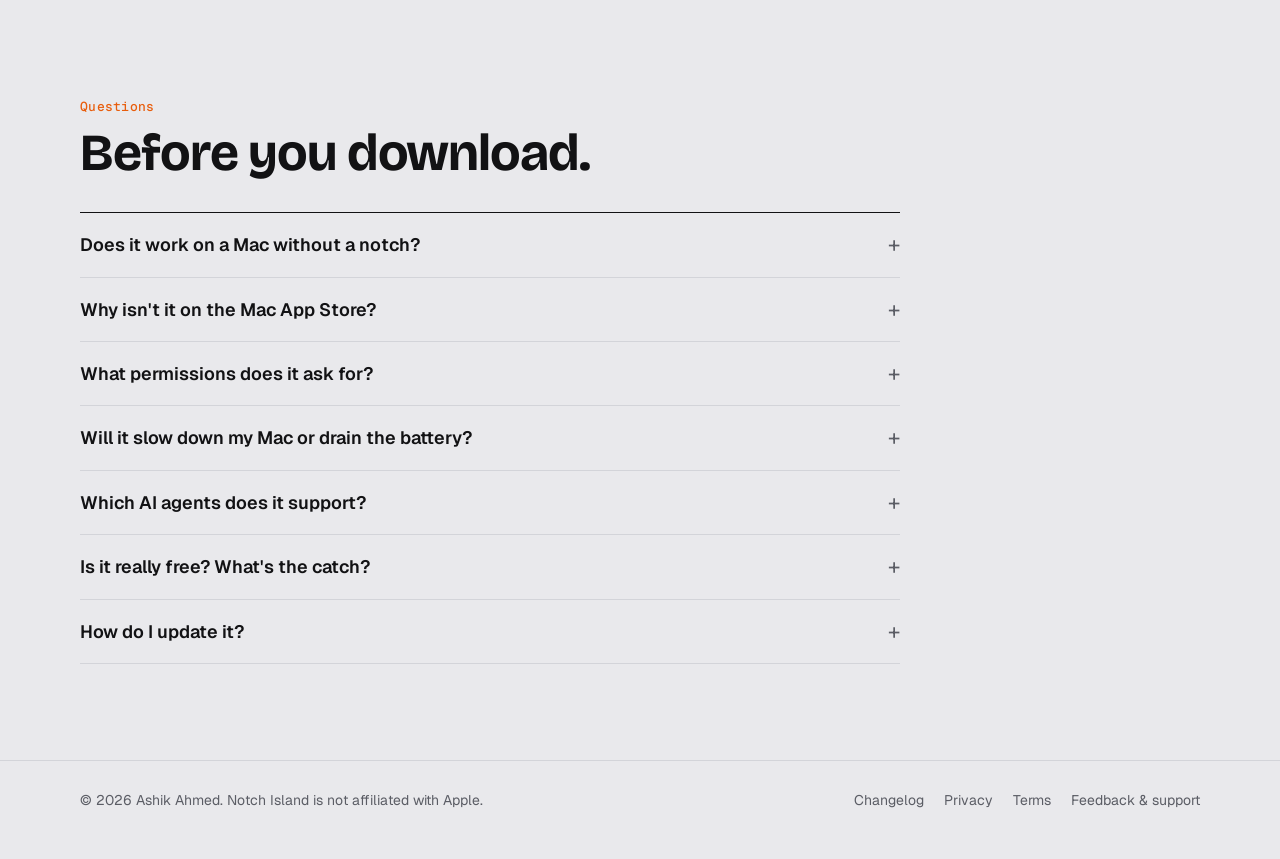
==== commit 22321f6b: "Notch Island 0.9.2: automatic updates, terminal input alerts, agent fixes - Sparkle automatic update" ====
--- a/website/index.html
+++ b/website/index.html
@@ -25,7 +25,12 @@
     /* The iPhone feel: a little overshoot, then settle. */
     transition: width .62s cubic-bezier(.32,1.42,.48,1), height .62s cubic-bezier(.32,1.42,.48,1), border-radius .5s ease;
     box-shadow: 0 10px 30px -12px rgba(0,0,0,.45);
-  }
+    /* The real island uses Apple's system font (SF Pro / SF Mono). */
+    --island-font: -apple-system, BlinkMacSystemFont, "SF Pro Text", "Helvetica Neue", sans-serif;
+    --island-mono: ui-monospace, "SF Mono", Menlo, monospace;
+  }
+  .island .row .side, .island .banner .cap, .island .banner .title, .island .join { font-family: var(--island-font); }
+  .island .banner .trail, .island #elapsed { font-family: var(--island-mono) !important; }
   .island::before, .island::after { /* the little flares where it meets the top edge */
     content: ""; position: absolute; top: 0; width: 10px; height: 10px;
   }
@@ -284,7 +289,7 @@
       </div>
       <div class="price-card">
         <div class="amount">Free</div>
-        <p class="per">Version 0.9 public beta · macOS 13 or later · Apple silicon and Intel</p>
+        <p class="per">Version 0.9.1 public beta · macOS 13 or later · Apple silicon and Intel</p>
         <ul>
           <li>Every feature, switch on what you want</li>
           <li>Updates install themselves</li>
@@ -309,7 +314,7 @@
       <details><summary>Will it slow down my Mac or drain the battery?</summary><p>It's a small native app. While the island is closed it doesn't redraw, and background checks are spaced out. Battery saver reduces them further.</p></details>
       <details><summary>Which AI agents does it support?</summary><p>Claude Code and GitHub Copilot CLI work out of the box once you turn on the Island API in Settings. Anything else can report through the <code>notch</code> command or the local API.</p></details>
       <details><summary>Is it really free? What's the catch?</summary><p>No catch. There's no account, no ads and nothing is collected about you. It's a side project made because the notch deserved better.</p></details>
-      <details><summary>How do I update it?</summary><p>Notch Island checks for a new version once a day and asks before installing it. You can also choose Check for Updates from its menu bar icon, or turn on automatic installs in Settings ▸ General.</p></details>
+      <details><summary>How do I update it?</summary><p>From version 0.9.1, Notch Island checks for a new version once a day and asks before installing it. You can also choose Check for Updates from its menu bar icon, or turn on automatic installs in Settings ▸ General. On 0.9.0? Download the latest version here once.</p></details>
     </div>
   </section>
 </main>
@@ -343,10 +348,10 @@
 
   var states = {
     music: { w: 300, h: 34, html: '<div class="row"><span class="side"><span class="art"></span></span><span class="bars"><i></i><i></i><i></i><i></i></span></div>' },
-    agent: { w: 330, h: 34, html: '<div class="row"><span class="side"><svg width="16" height="16" viewBox="0 0 16 16"><path d="M8 1.5l1.6 4.9 4.9 1.6-4.9 1.6L8 14.5l-1.6-4.9L1.5 8l4.9-1.6z" fill="#ff8c50"/></svg>Agent</span><span class="side"><span class="spin"></span><span id="elapsed" style="font-family:var(--font-mono);color:rgba(255,255,255,.75)">1m 05s</span></span></div>' },
+    agent: { w: 330, h: 34, html: '<div class="row"><span class="side"><svg width="16" height="16" viewBox="0 0 16 16"><path d="M8 1.5l1.6 4.9 4.9 1.6-4.9 1.6L8 14.5l-1.6-4.9L1.5 8l4.9-1.6z" fill="#ff8c50"/></svg>Claude</span><span class="side"><span class="spin"></span><span id="elapsed" style="font-family:var(--font-mono);color:rgba(255,255,255,.75)">1m 05s</span></span></div>' },
     done: { w: 420, h: 96, tall: true, finished: true, html: '<div class="banner"><span class="icon" style="background:#1c2a20"><svg width="20" height="20" viewBox="0 0 20 20"><circle cx="10" cy="10" r="8" fill="#30d158"/><path d="M6.2 10.3l2.5 2.5 5-5.4" fill="none" stroke="#002a0c" stroke-width="2" stroke-linecap="round" stroke-linejoin="round"/></svg></span><span class="text"><span class="cap">Command finished · 2m 14s</span><span class="title">npm test  ·  148 passed</span></span><span class="trail" style="color:#30d158">Done</span></div>' },
     download: { w: 420, h: 96, tall: true, html: '<div class="banner"><span class="icon" style="background:#0d2240"><svg width="20" height="20" viewBox="0 0 20 20"><path d="M10 3v10m0 0l-4-4m4 4l4-4M4 17h12" fill="none" stroke="#5aa9ff" stroke-width="2" stroke-linecap="round" stroke-linejoin="round"/></svg></span><span class="text"><span class="cap">Downloading from Safari</span><span class="title">Design-Review.key</span></span>' + ringSVG(0.42, "#0a84ff") + '</div>' },
-    meeting: { w: 330, h: 34, html: '<div class="row"><span class="side"><svg width="15" height="15" viewBox="0 0 16 16"><rect x="2" y="3" width="12" height="11" rx="2" fill="none" stroke="#ff453a" stroke-width="1.7"/><path d="M2 6.5h12" stroke="#ff453a" stroke-width="1.7"/></svg>Standup · in 2 min</span><span class="join">Join</span></div>' },
+    meeting: { w: 330, h: 34, html: '<div class="row"><span class="side"><svg width="15" height="15" viewBox="0 0 16 16"><rect x="2" y="3" width="12" height="11" rx="2" fill="none" stroke="#ff453a" stroke-width="1.7"/><path d="M2 6.5h12" stroke="#ff453a" stroke-width="1.7"/></svg>Standup · in 2m</span><span class="join">Join</span></div>' },
     mic: { w: 300, h: 34, html: '<div class="row"><span class="side"><span style="width:18px;height:18px;border-radius:5px;background:linear-gradient(#3f8cff,#1d5fe0);display:grid;place-items:center"><svg width="10" height="10" viewBox="0 0 10 10"><rect x="1" y="2.5" width="5.5" height="5" rx="1" fill="#fff"/><path d="M6.5 4.3L9 3v4L6.5 5.7z" fill="#fff"/></svg></span></span><span class="side"><span class="dot" style="background:#ff9f0a"></span><span class="dot" style="background:#30d158"></span></span></div>' }
   };
   var order = ["music", "agent", "done", "download", "meeting", "mic"];
